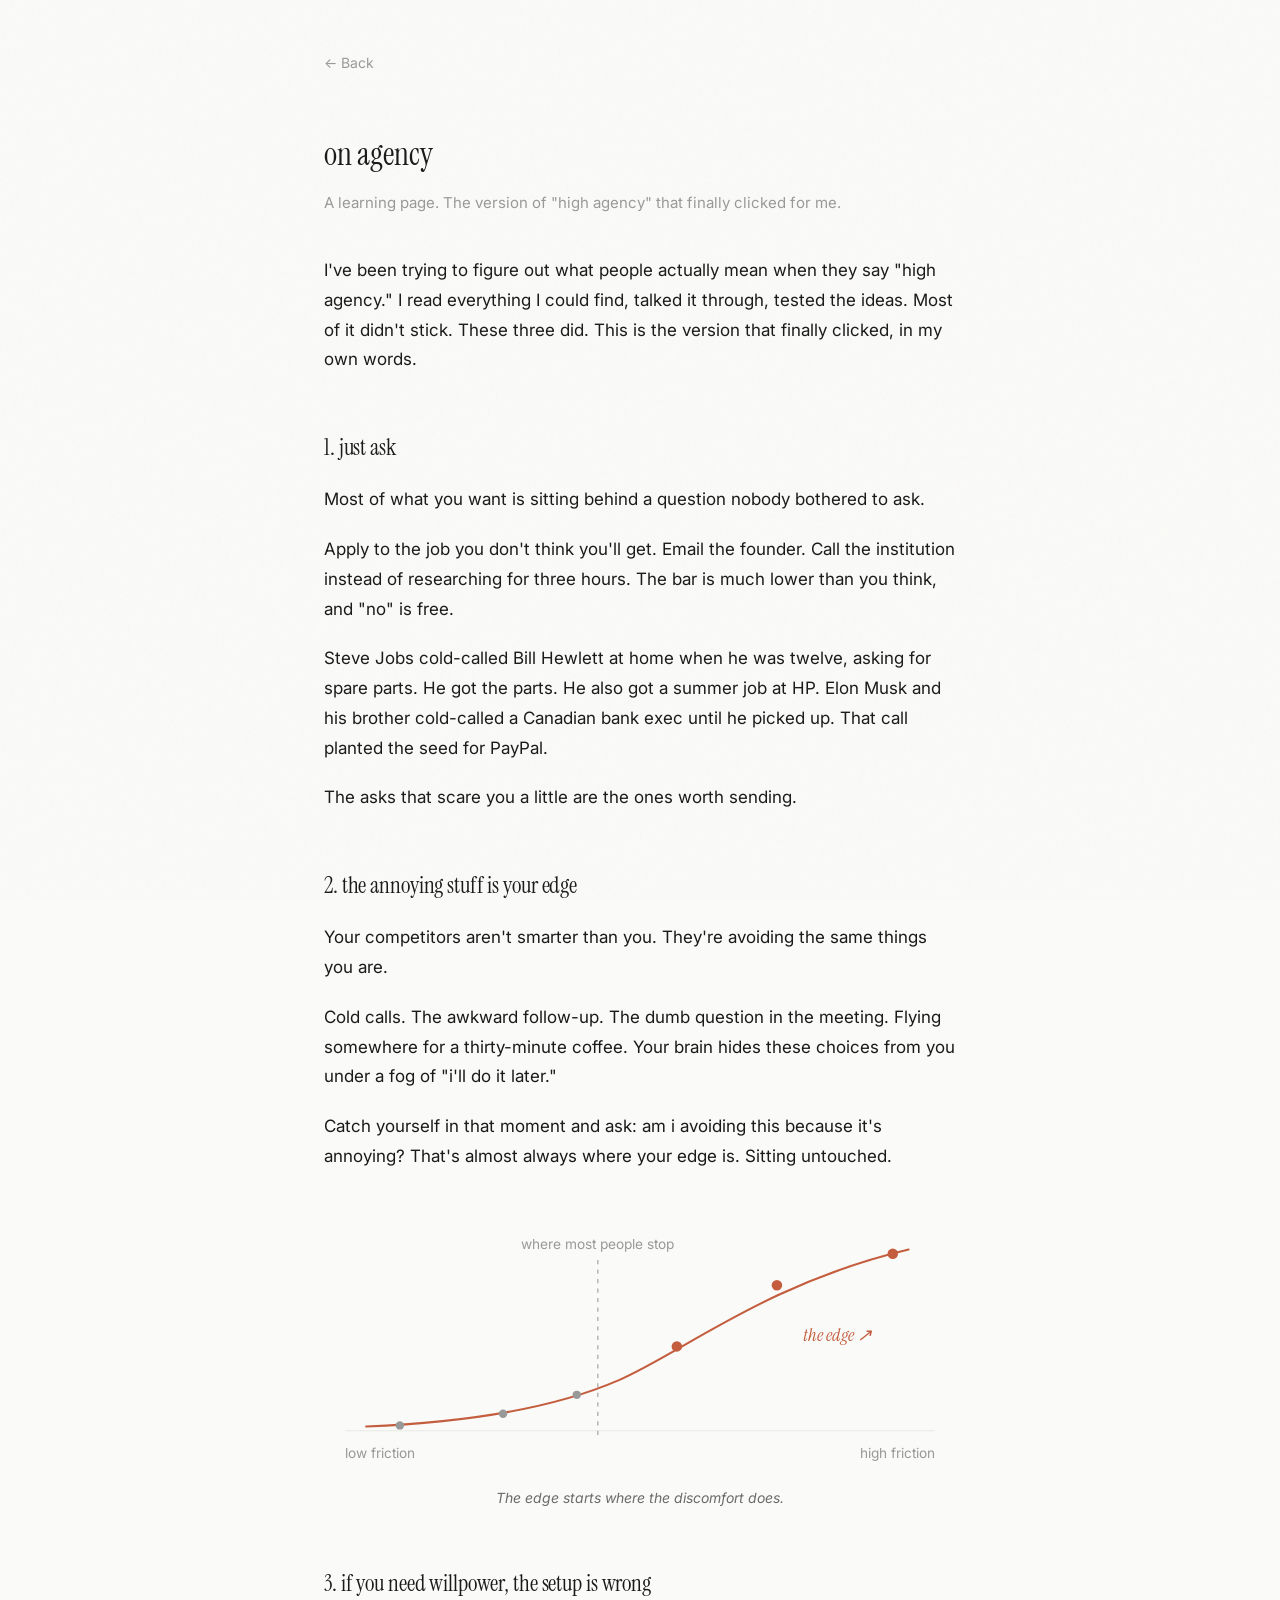
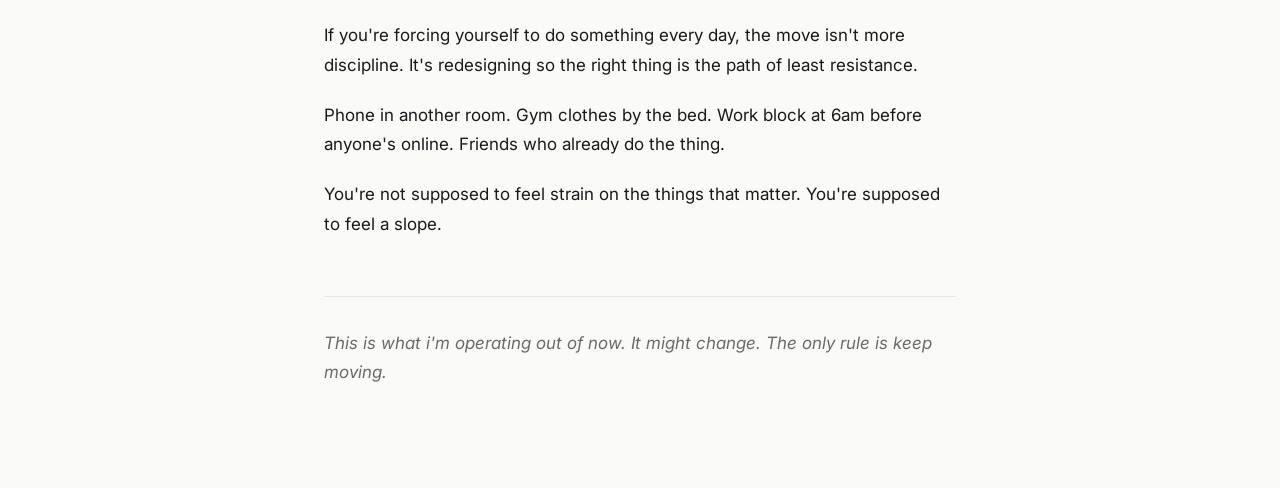
==== agency.html @ 7a9aaafe "add writing: on agency (with line-chart graphic)" ====
<!DOCTYPE html>
<html lang="en">
<head>
  <meta charset="UTF-8">
  <meta name="viewport" content="width=device-width, initial-scale=1.0">
  <title>On Agency — Wasay</title>
  <meta name="description" content="A learning page. The version of high agency that finally clicked for me.">
  <meta property="og:title" content="On Agency — Wasay">
  <meta property="og:description" content="A learning page. The version of high agency that finally clicked for me.">
  <meta property="og:type" content="article">
  <link rel="preconnect" href="https://fonts.googleapis.com">
  <link rel="preconnect" href="https://fonts.gstatic.com" crossorigin>
  <link href="https://fonts.googleapis.com/css2?family=Instrument+Serif&family=Inter:wght@400;500&display=swap" rel="stylesheet">
  <link rel="stylesheet" href="style.css">
</head>
<body>
  <div class="grain"></div>
  <main>
    <header class="subpage-header">
      <a href="/" class="subpage-back">← Back</a>
    </header>

    <section class="subpage-content">
      <h1>on agency</h1>
      <p class="section-desc">A learning page. The version of "high agency" that finally clicked for me.</p>

      <div class="essay-body">
        <p>I've been trying to figure out what people actually mean when they say "high agency." I read everything I could find, talked it through, tested the ideas. Most of it didn't stick. These three did. This is the version that finally clicked, in my own words.</p>

        <h2>1. just ask</h2>
        <p>Most of what you want is sitting behind a question nobody bothered to ask.</p>
        <p>Apply to the job you don't think you'll get. Email the founder. Call the institution instead of researching for three hours. The bar is much lower than you think, and "no" is free.</p>
        <p>Steve Jobs cold-called Bill Hewlett at home when he was twelve, asking for spare parts. He got the parts. He also got a summer job at HP. Elon Musk and his brother cold-called a Canadian bank exec until he picked up. That call planted the seed for PayPal.</p>
        <p>The asks that scare you a little are the ones worth sending.</p>

        <h2>2. the annoying stuff is your edge</h2>
        <p>Your competitors aren't smarter than you. They're avoiding the same things you are.</p>
        <p>Cold calls. The awkward follow-up. The dumb question in the meeting. Flying somewhere for a thirty-minute coffee. Your brain hides these choices from you under a fog of "i'll do it later."</p>
        <p>Catch yourself in that moment and ask: am i avoiding this because it's annoying? That's almost always where your edge is. Sitting untouched.</p>

        <figure class="agency-chart">
          <svg viewBox="0 0 600 240" preserveAspectRatio="xMidYMid meet" role="img" aria-label="A curve rising from low friction to high friction. Most people stop near the left. The edge lives on the right.">
            <!-- baseline -->
            <line x1="20" y1="200" x2="580" y2="200" class="chart-axis"/>

            <!-- the curve -->
            <path d="M 40 196 C 140 192, 220 178, 280 152 S 420 60, 555 28"
                  class="chart-curve" stroke-linecap="round"/>

            <!-- dashed "where most people stop" -->
            <line x1="260" y1="38" x2="260" y2="206" class="chart-stop"/>

            <!-- muted dots (low-friction, everyone does these) -->
            <circle cx="72" cy="195" r="4" class="chart-dot-muted"/>
            <circle cx="170" cy="184" r="4" class="chart-dot-muted"/>
            <circle cx="240" cy="166" r="4" class="chart-dot-muted"/>

            <!-- accent dots (high-friction, the edge) -->
            <circle cx="335" cy="120" r="5" class="chart-dot-accent"/>
            <circle cx="430" cy="62" r="5" class="chart-dot-accent"/>
            <circle cx="540" cy="32" r="5" class="chart-dot-accent"/>

            <!-- text labels -->
            <text x="260" y="28" text-anchor="middle" class="chart-text-muted">where most people stop</text>
            <text x="20" y="226" class="chart-text-muted">low friction</text>
            <text x="580" y="226" text-anchor="end" class="chart-text-muted">high friction</text>
            <text x="455" y="115" class="chart-text-accent">the edge ↗</text>
          </svg>
          <figcaption>The edge starts where the discomfort does.</figcaption>
        </figure>

        <h2>3. if you need willpower, the setup is wrong</h2>
        <p>If you're forcing yourself to do something every day, the move isn't more discipline. It's redesigning so the right thing is the path of least resistance.</p>
        <p>Phone in another room. Gym clothes by the bed. Work block at 6am before anyone's online. Friends who already do the thing.</p>
        <p>You're not supposed to feel strain on the things that matter. You're supposed to feel a slope.</p>

        <p class="essay-coda">This is what i'm operating out of now. It might change. The only rule is keep moving.</p>
      </div>
    </section>
  </main>
</body>
</html>
---- style.css ----
/* ========================================
   wasay.dev
   ======================================== */

:root {
  --bg: #fafaf8;
  --bg-subtle: #f3f3f0;
  --text: #1a1a1a;
  --text-secondary: #6b6b6b;
  --text-tertiary: #999;
  --accent: #c45d3e;
  --accent-hover: #a84832;
  --accent-glow: rgba(196, 93, 62, 0.12);
  --border: #e8e8e4;
  --serif: 'Instrument Serif', Georgia, serif;
  --sans: 'Inter', -apple-system, BlinkMacSystemFont, sans-serif;
  --max-width: 680px;
  --transition: 0.2s ease;
}

@media (prefers-color-scheme: dark) {
  :root {
    --bg: #111110;
    --bg-subtle: #1a1a18;
    --text: #e8e8e4;
    --text-secondary: #999;
    --text-tertiary: #666;
    --accent: #e07a5f;
    --accent-hover: #c45d3e;
    --accent-glow: rgba(224, 122, 95, 0.1);
    --border: #2a2a28;
  }
}

*, *::before, *::after { margin: 0; padding: 0; box-sizing: border-box; }

html {
  scroll-behavior: smooth;
  -webkit-font-smoothing: antialiased;
  -moz-osx-font-smoothing: grayscale;
}

body {
  font-family: var(--sans);
  font-size: 17px;
  line-height: 1.75;
  color: var(--text);
  background: var(--bg);
  overflow-x: hidden;
  opacity: 0;
  animation: pageIn 0.6s ease 0.05s forwards;
}

@keyframes pageIn { from { opacity: 0; } to { opacity: 1; } }

.grain {
  position: fixed; top: 0; left: 0;
  width: 100%; height: 100%;
  pointer-events: none; z-index: 1000; opacity: 0.025;
  background-image: url("data:image/svg+xml,%3Csvg viewBox='0 0 256 256' xmlns='http://www.w3.org/2000/svg'%3E%3Cfilter id='noise'%3E%3CfeTurbulence type='fractalNoise' baseFrequency='0.9' numOctaves='4' stitchTiles='stitch'/%3E%3C/filter%3E%3Crect width='100%25' height='100%25' filter='url(%23noise)'/%3E%3C/svg%3E");
  background-repeat: repeat;
}

main {
  max-width: var(--max-width);
  margin: 0 auto;
  padding: 0 24px;
  position: relative;
}

a { color: var(--accent); text-decoration: none; transition: color var(--transition); }
a:hover { color: var(--accent-hover); }

/* --- Nav --- */
.site-header { padding: 48px 0 0; }

nav {
  display: flex;
  justify-content: space-between;
  align-items: flex-start;
}

.nav-left {
  display: flex;
  flex-direction: column;
  gap: 4px;
}

.nav-name {
  font-family: var(--serif);
  font-size: 22px;
  color: var(--text);
  letter-spacing: -0.01em;
  transition: color 0.3s ease, transform 0.2s ease;
}

.nav-name:hover { color: var(--accent); transform: translateY(-1px); }

.location-widget {
  display: flex;
  align-items: center;
  gap: 5px;
  font-size: 12px;
  color: var(--text-tertiary);
  letter-spacing: 0.02em;
}

.location-pin { font-size: 11px; }
.location-sep { color: var(--border); font-size: 10px; }
.location-time { font-variant-numeric: tabular-nums; }

.nav-links { display: flex; gap: 28px; padding-top: 4px; }

.nav-links a {
  font-size: 15px;
  color: var(--text-secondary);
  letter-spacing: 0.02em;
  position: relative;
  transition: color 0.3s ease;
}

.nav-links a::after {
  content: '';
  position: absolute;
  bottom: -2px; left: 0;
  width: 0; height: 1.5px;
  background: var(--accent);
  transition: width 0.35s cubic-bezier(0.25, 0.46, 0.45, 0.94);
}

.nav-links a:hover { color: var(--text); }
.nav-links a:hover::after { width: 100%; }

/* --- Hero --- */
.hero { padding: 100px 0 48px; }

.hero-greeting {
  font-family: var(--serif);
  font-size: 21px;
  color: var(--text-secondary);
  margin-bottom: 20px;
  font-style: italic;
}

.hero h1 {
  font-family: var(--serif);
  font-size: clamp(32px, 6vw, 46px);
  font-weight: 400;
  line-height: 1.25;
  letter-spacing: -0.025em;
  margin-bottom: 40px;
}

.hero-bio p {
  color: var(--text-secondary);
  font-size: 17px;
  line-height: 1.85;
  margin-bottom: 16px;
}

.hero-bio a {
  border-bottom: 1px solid var(--accent);
  padding-bottom: 1px;
  transition: border-color 0.3s ease, color 0.3s ease;
}

.hero-bio a:hover { border-bottom-color: transparent; }

/* --- Places --- */
.places {
  padding-bottom: 12px;
}

.places h2 {
  font-family: var(--serif);
  font-size: 20px;
  font-weight: 400;
  color: var(--text-tertiary);
  margin-bottom: 14px;
}

.places-list {
  display: flex;
  flex-wrap: wrap;
  gap: 8px;
}

.place-tag {
  display: inline-flex;
  align-items: center;
  gap: 2px;
  padding: 6px 14px;
  font-size: 13px;
  color: var(--text-secondary);
  border: 1px solid var(--border);
  border-radius: 20px;
  background: var(--bg);
  transition: border-color 0.2s ease, background 0.2s ease;
  white-space: nowrap;
}

.place-tag:hover {
  border-color: var(--text-tertiary);
  background: var(--bg-subtle);
}

.place-tag.active {
  border-color: var(--accent);
  color: var(--accent);
  background: var(--accent-glow);
}

/* --- Divider --- */
.divider {
  display: flex; align-items: center; justify-content: center;
  padding: 48px 0;
}

.dot {
  width: 4px; height: 4px; border-radius: 50%;
  background: var(--border);
  transition: transform 0.4s ease, background 0.4s ease;
}

.dot.pulse { animation: dotPulse 0.6s ease; }

@keyframes dotPulse {
  0% { transform: scale(1); }
  50% { transform: scale(2.5); background: var(--accent); }
  100% { transform: scale(1); }
}

/* --- Section headings --- */
.work h2, .writing h2, .content-section h2, .people h2 {
  font-family: var(--serif);
  font-size: 28px;
  font-weight: 400;
  margin-bottom: 8px;
}

.section-desc {
  color: var(--text-tertiary);
  font-size: 15px;
  margin-bottom: 20px;
}

/* === Horizontal Timeline === */
.work { padding-bottom: 8px; }

.h-timeline {
  margin-top: 32px;
  overflow-x: auto;
  -webkit-overflow-scrolling: touch;
  padding-bottom: 12px;
}

.h-timeline::-webkit-scrollbar { height: 0; }

.h-timeline-track {
  display: flex;
  align-items: flex-start;
  position: relative;
  min-width: max-content;
  padding: 0 4px;
}

.h-timeline-line {
  position: absolute;
  top: 8px; left: 0; right: 0;
  height: 1px;
  background: var(--border);
}

.h-timeline-entry {
  position: relative;
  flex: 0 0 200px;
  padding-top: 28px;
  padding-right: 24px;
}

.h-timeline-dot {
  position: absolute;
  top: 4px; left: 0;
  width: 9px; height: 9px;
  border-radius: 50%;
  background: var(--border);
  border: 2px solid var(--bg);
  transition: background 0.3s ease;
}

.h-timeline-dot.active {
  background: var(--accent);
  box-shadow: 0 0 0 3px var(--accent-glow);
}

.h-timeline-entry:hover .h-timeline-dot { background: var(--accent); }

.h-timeline-year {
  font-size: 12px;
  color: var(--text-tertiary);
  letter-spacing: 0.04em;
  margin-bottom: 8px;
  font-variant-numeric: tabular-nums;
}

.h-timeline-label h3 {
  font-family: var(--serif);
  font-size: 18px;
  font-weight: 400;
  margin-bottom: 6px;
  line-height: 1.3;
}

.h-timeline-label p {
  font-size: 14px;
  color: var(--text-secondary);
  line-height: 1.65;
  max-width: 190px;
}

/* --- Writing --- */
.empty-state {
  color: var(--text-tertiary);
  font-size: 15px;
  font-style: italic;
}

/* --- Content I've Liked --- */
.content-section { padding-bottom: 8px; }

.see-more-link {
  display: inline-flex;
  align-items: center;
  gap: 6px;
  font-size: 15px;
  color: var(--text-secondary);
  border-bottom: 1px solid var(--border);
  padding-bottom: 2px;
  transition: color 0.2s ease, border-color 0.2s ease;
}

.see-more-link:hover {
  color: var(--accent);
  border-bottom-color: var(--accent);
}

.see-more-link .arrow {
  display: inline-block;
  transition: transform 0.25s cubic-bezier(0.25, 0.46, 0.45, 0.94);
}

.see-more-link:hover .arrow {
  transform: translateX(4px);
}

/* --- People --- */
.people { padding-bottom: 8px; }

.people-preview {
  display: flex;
  align-items: center;
  gap: 8px;
  flex-wrap: wrap;
  margin-bottom: 14px;
}

.person-preview-link {
  font-family: var(--serif);
  font-size: 18px;
  color: var(--text);
  border-bottom: 1px solid var(--border);
  padding-bottom: 1px;
  transition: color 0.2s ease, border-color 0.2s ease;
}

.person-preview-link:hover {
  color: var(--accent);
  border-bottom-color: var(--accent);
}

.preview-sep {
  color: var(--text-tertiary);
  font-size: 12px;
}

.preview-more {
  font-size: 14px;
  color: var(--text-tertiary);
  font-style: italic;
}

.people-entries {
  display: flex;
  flex-direction: column;
  gap: 28px;
}

.person-entry h3 {
  font-family: var(--serif);
  font-size: 20px;
  font-weight: 400;
  margin-bottom: 6px;
}

.person-entry h3 a {
  color: var(--text);
  border-bottom: 1px solid var(--border);
  padding-bottom: 1px;
  transition: color 0.2s ease, border-color 0.2s ease;
}

.person-entry h3 a:hover {
  color: var(--accent);
  border-bottom-color: var(--accent);
}

.person-entry p {
  font-size: 15px;
  color: var(--text-secondary);
  line-height: 1.75;
}

/* --- Footer --- */
.site-footer { padding: 20px 0 80px; text-align: center; }
.footer-cta { margin-bottom: 32px; }

.footer-cta p {
  color: var(--text-secondary);
  font-size: 15px;
  margin-bottom: 14px;
}

.email-link {
  font-family: var(--serif);
  font-size: 22px;
  color: var(--text);
  border-bottom: 1px solid var(--border);
  padding-bottom: 2px;
  transition: all 0.3s ease;
  display: inline-block;
}

.email-link:hover {
  color: var(--accent);
  border-bottom-color: var(--accent);
  transform: translateY(-1px);
}

.footer-links { margin-bottom: 24px; }

.footer-links a {
  font-size: 14px;
  color: var(--text-secondary);
  letter-spacing: 0.03em;
  transition: color 0.2s ease;
}

.footer-links a:hover { color: var(--text); }

/* --- Animations --- */
@keyframes fadeUp {
  from { opacity: 0; transform: translateY(20px); }
  to { opacity: 1; transform: translateY(0); }
}

.hero-greeting, .hero h1, .hero-bio p {
  animation: fadeUp 0.7s cubic-bezier(0.16, 1, 0.3, 1) forwards;
  opacity: 0;
}

.hero-greeting { animation-delay: 0.15s; }
.hero h1 { animation-delay: 0.3s; }
.hero-bio p:nth-child(1) { animation-delay: 0.5s; }

.reveal-section {
  opacity: 0; transform: translateY(24px);
  transition: opacity 0.6s cubic-bezier(0.16, 1, 0.3, 1),
              transform 0.6s cubic-bezier(0.16, 1, 0.3, 1);
}

.reveal-section.revealed { opacity: 1; transform: translateY(0); }

.reveal-item { opacity: 0; transform: translateY(14px); }
.reveal-item.revealed { opacity: 1; transform: translateY(0); }

.scroll-hint {
  position: fixed; bottom: 24px; left: 50%;
  transform: translateX(-50%);
  opacity: 0; transition: opacity 0.4s ease;
  pointer-events: none; z-index: 100;
}

.scroll-hint.visible { opacity: 1; }

.scroll-hint span {
  display: block; width: 2px; height: 20px;
  background: var(--text-tertiary);
  margin: 0 auto; border-radius: 1px;
  animation: scrollBounce 1.8s ease-in-out infinite;
}

@keyframes scrollBounce {
  0%, 100% { transform: translateY(0); opacity: 0.4; }
  50% { transform: translateY(6px); opacity: 1; }
}

/* --- Sub-page shared --- */
.subpage-header { padding: 48px 0 0; }

.subpage-back {
  font-size: 14px;
  color: var(--text-tertiary);
  transition: color 0.2s ease;
}

.subpage-back:hover { color: var(--text); }

.subpage-content { padding: 48px 0 80px; }

.subpage-content h1 {
  font-family: var(--serif);
  font-size: 32px;
  font-weight: 400;
  margin-bottom: 8px;
}

.subpage-content .section-desc { margin-bottom: 40px; }

.content-entry {
  padding: 20px 0;
  border-top: 1px solid var(--border);
}

.content-entry:last-child { border-bottom: 1px solid var(--border); }

.content-entry h3 {
  font-family: var(--serif);
  font-size: 19px;
  font-weight: 400;
  margin-bottom: 4px;
}

.content-entry h3 a {
  color: var(--text);
  border-bottom: 1px solid var(--border);
  padding-bottom: 1px;
  transition: color 0.2s ease, border-color 0.2s ease;
}

.content-entry h3 a:hover {
  color: var(--accent);
  border-bottom-color: var(--accent);
}

.content-entry .content-type {
  font-size: 12px;
  color: var(--text-tertiary);
  letter-spacing: 0.04em;
  text-transform: uppercase;
  margin-bottom: 6px;
}

.content-entry p {
  font-size: 15px;
  color: var(--text-secondary);
  line-height: 1.75;
}

.content-note {
  font-size: 14px;
  color: var(--text-tertiary);
  font-style: italic;
  margin-top: 40px;
}

/* --- Writing post list --- */
.post-list {
  display: flex;
  flex-direction: column;
}

.post-item {
  padding: 24px 0;
  border-top: 1px solid var(--border);
}

.post-item:last-child {
  border-bottom: 1px solid var(--border);
}

.post-item .content-type {
  font-size: 12px;
  color: var(--text-tertiary);
  letter-spacing: 0.04em;
  text-transform: uppercase;
  margin-bottom: 8px;
}

.post-item h3 {
  font-family: var(--serif);
  font-size: 21px;
  font-weight: 400;
  margin-bottom: 6px;
}

.post-item h3 a {
  color: var(--text);
  border-bottom: 1px solid var(--border);
  padding-bottom: 1px;
  transition: color 0.2s ease, border-color 0.2s ease;
}

.post-item h3 a:hover {
  color: var(--accent);
  border-bottom-color: var(--accent);
}

.post-item p {
  font-size: 15px;
  color: var(--text-secondary);
  line-height: 1.7;
}

/* --- Essay body (sub-page prose) --- */
.essay-body p {
  font-size: 17px;
  line-height: 1.75;
  color: var(--text);
  margin-bottom: 20px;
}

.essay-body h2 {
  font-family: var(--serif);
  font-size: 23px;
  font-weight: 400;
  color: var(--text);
  margin: 52px 0 18px;
  letter-spacing: -0.005em;
}

.essay-body .essay-coda {
  font-style: italic;
  color: var(--text-secondary);
  margin-top: 56px;
  padding-top: 32px;
  border-top: 1px solid var(--border);
}

/* --- Agency chart (line art SVG) --- */
.agency-chart {
  margin: 48px 0;
}

.agency-chart svg {
  display: block;
  width: 100%;
  height: auto;
  max-height: 300px;
}

.agency-chart .chart-axis {
  stroke: var(--border);
  stroke-width: 1;
}

.agency-chart .chart-curve {
  stroke: var(--accent);
  stroke-width: 2;
  fill: none;
}

.agency-chart .chart-stop {
  stroke: var(--text-tertiary);
  stroke-width: 1;
  stroke-dasharray: 4 5;
}

.agency-chart .chart-dot-muted {
  fill: var(--text-tertiary);
}

.agency-chart .chart-dot-accent {
  fill: var(--accent);
}

.agency-chart .chart-text-muted {
  fill: var(--text-tertiary);
  font-family: var(--sans);
  font-size: 13px;
}

.agency-chart .chart-text-accent {
  fill: var(--accent);
  font-family: var(--serif);
  font-size: 17px;
  font-style: italic;
}

.agency-chart figcaption {
  font-family: var(--sans);
  font-size: 14px;
  color: var(--text-secondary);
  text-align: center;
  margin-top: 14px;
  font-style: italic;
}

/* --- Responsive --- */
@media (max-width: 600px) {
  body { font-size: 16px; }
  .site-header { padding: 28px 0 0; }
  .hero { padding: 56px 0 36px; }
  .hero h1 { font-size: 30px; line-height: 1.3; }
  .hero-greeting { font-size: 19px; }
  .hero-bio p { font-size: 16px; }
  .nav-links { gap: 22px; }
  .nav-links a { font-size: 14px; }
  .nav-name { font-size: 20px; }
  .location-widget { font-size: 11px; }

  .work h2, .writing h2, .content-section h2, .people h2 { font-size: 24px; }

  .h-timeline-entry { flex: 0 0 180px; }
  .h-timeline-label p { max-width: 160px; font-size: 13px; }
  .h-timeline-label h3 { font-size: 16px; }

  .places h2 { font-size: 18px; }
  .place-tag { font-size: 12px; padding: 5px 12px; }

  .person-entry h3 { font-size: 18px; }
  .person-entry p { font-size: 14.5px; }

  .post-item { padding: 20px 0; }
  .post-item h3 { font-size: 19px; }
  .post-item p { font-size: 14.5px; }

  .essay-body p { font-size: 16px; }
  .essay-body h2 { font-size: 20px; margin: 40px 0 14px; }
  .essay-body .essay-coda { margin-top: 40px; padding-top: 24px; }

  .agency-chart { margin: 36px 0; }
  .agency-chart svg { max-height: 220px; }
  .agency-chart figcaption { font-size: 13px; }

  .divider { padding: 36px 0; }
  .email-link { font-size: 20px; }
  .email-link:hover { transform: none; }
  .footer-cta p { font-size: 14px; }
  .footer-links a { font-size: 13px; }
  .site-footer { padding: 16px 0 60px; }
  main { padding: 0 20px; }
}

@media (max-width: 380px) {
  .hero h1 { font-size: 26px; }
  main { padding: 0 16px; }
}
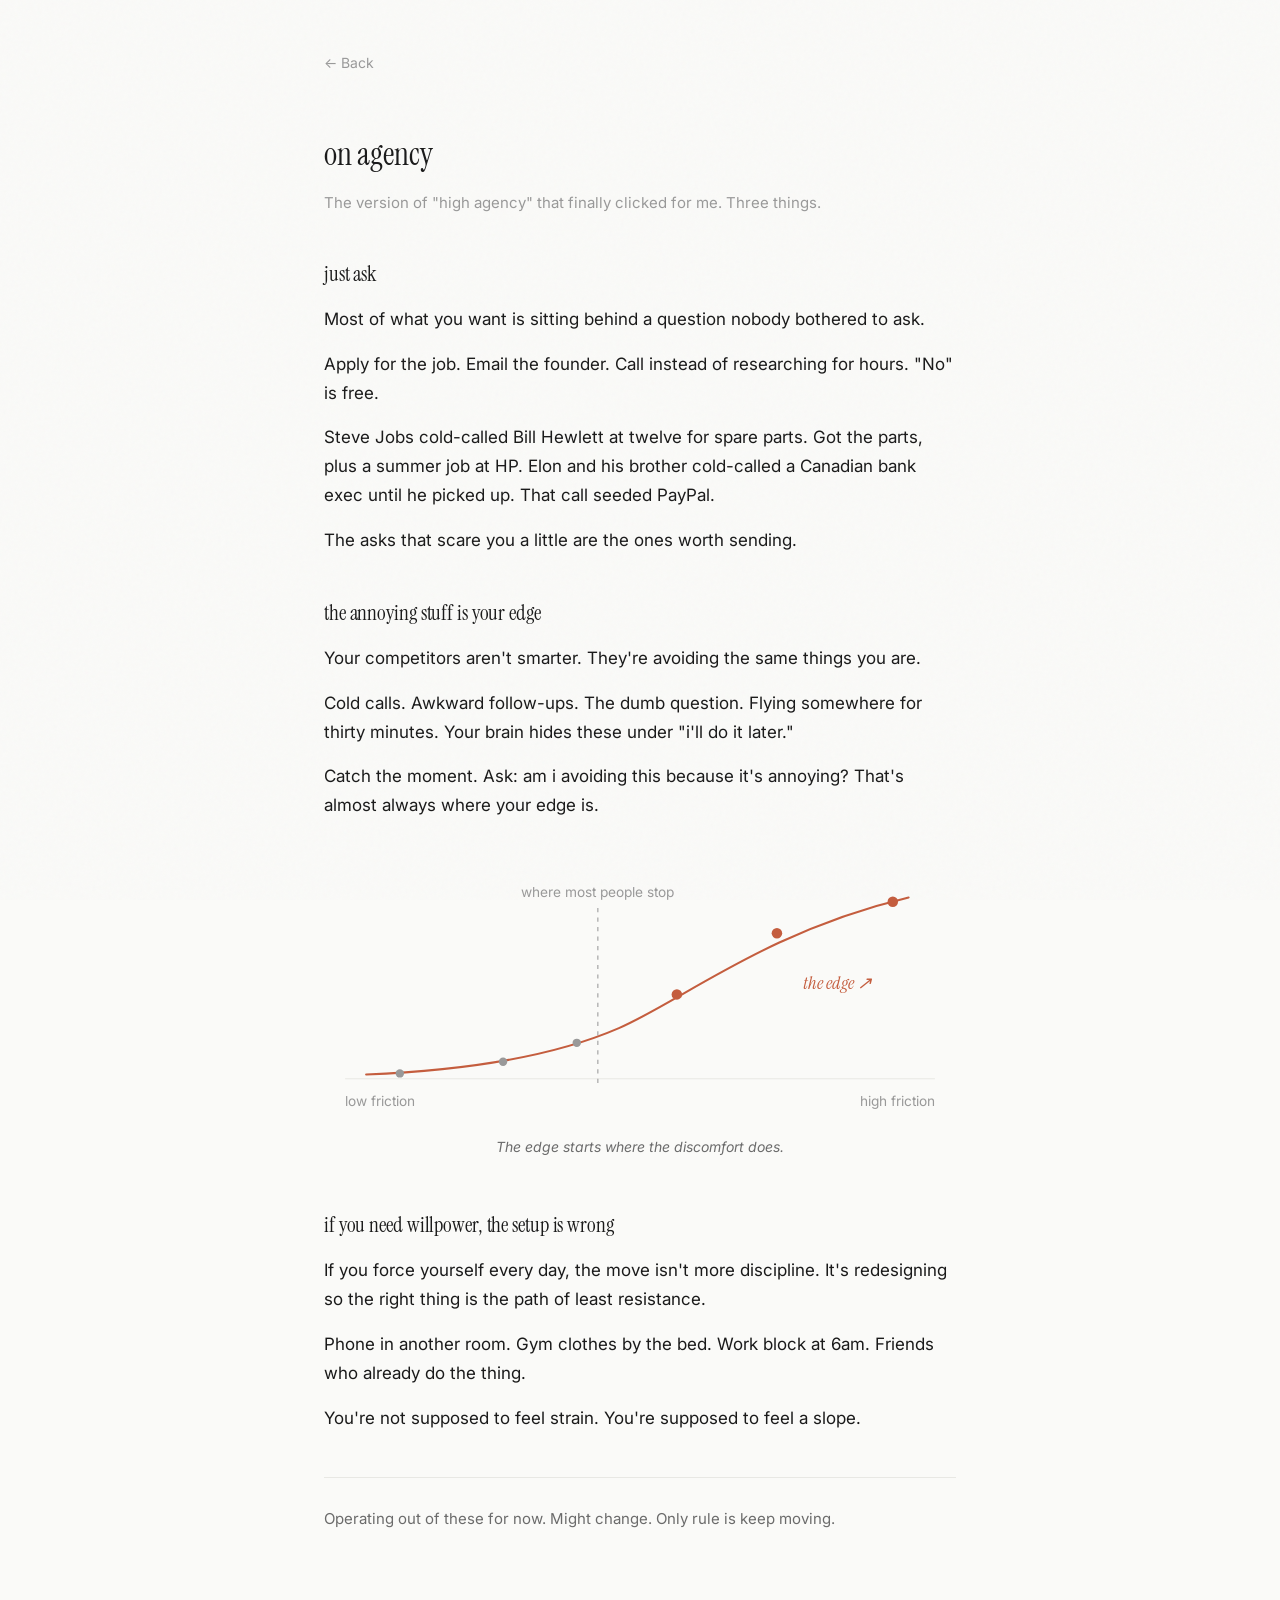
==== commit 9a229799: "tighten agency essay: punchier prose, leaner typography" ====
--- a/agency.html
+++ b/agency.html
@@ -4,9 +4,9 @@
   <meta charset="UTF-8">
   <meta name="viewport" content="width=device-width, initial-scale=1.0">
   <title>On Agency — Wasay</title>
-  <meta name="description" content="A learning page. The version of high agency that finally clicked for me.">
+  <meta name="description" content="The version of high agency that finally clicked for me.">
   <meta property="og:title" content="On Agency — Wasay">
-  <meta property="og:description" content="A learning page. The version of high agency that finally clicked for me.">
+  <meta property="og:description" content="The version of high agency that finally clicked for me.">
   <meta property="og:type" content="article">
   <link rel="preconnect" href="https://fonts.googleapis.com">
   <link rel="preconnect" href="https://fonts.gstatic.com" crossorigin>
@@ -22,45 +22,32 @@
 
     <section class="subpage-content">
       <h1>on agency</h1>
-      <p class="section-desc">A learning page. The version of "high agency" that finally clicked for me.</p>
+      <p class="section-desc">The version of "high agency" that finally clicked for me. Three things.</p>
 
       <div class="essay-body">
-        <p>I've been trying to figure out what people actually mean when they say "high agency." I read everything I could find, talked it through, tested the ideas. Most of it didn't stick. These three did. This is the version that finally clicked, in my own words.</p>
-
-        <h2>1. just ask</h2>
+        <h2>just ask</h2>
         <p>Most of what you want is sitting behind a question nobody bothered to ask.</p>
-        <p>Apply to the job you don't think you'll get. Email the founder. Call the institution instead of researching for three hours. The bar is much lower than you think, and "no" is free.</p>
-        <p>Steve Jobs cold-called Bill Hewlett at home when he was twelve, asking for spare parts. He got the parts. He also got a summer job at HP. Elon Musk and his brother cold-called a Canadian bank exec until he picked up. That call planted the seed for PayPal.</p>
+        <p>Apply for the job. Email the founder. Call instead of researching for hours. "No" is free.</p>
+        <p>Steve Jobs cold-called Bill Hewlett at twelve for spare parts. Got the parts, plus a summer job at HP. Elon and his brother cold-called a Canadian bank exec until he picked up. That call seeded PayPal.</p>
         <p>The asks that scare you a little are the ones worth sending.</p>
 
-        <h2>2. the annoying stuff is your edge</h2>
-        <p>Your competitors aren't smarter than you. They're avoiding the same things you are.</p>
-        <p>Cold calls. The awkward follow-up. The dumb question in the meeting. Flying somewhere for a thirty-minute coffee. Your brain hides these choices from you under a fog of "i'll do it later."</p>
-        <p>Catch yourself in that moment and ask: am i avoiding this because it's annoying? That's almost always where your edge is. Sitting untouched.</p>
+        <h2>the annoying stuff is your edge</h2>
+        <p>Your competitors aren't smarter. They're avoiding the same things you are.</p>
+        <p>Cold calls. Awkward follow-ups. The dumb question. Flying somewhere for thirty minutes. Your brain hides these under "i'll do it later."</p>
+        <p>Catch the moment. Ask: am i avoiding this because it's annoying? That's almost always where your edge is.</p>
 
         <figure class="agency-chart">
           <svg viewBox="0 0 600 240" preserveAspectRatio="xMidYMid meet" role="img" aria-label="A curve rising from low friction to high friction. Most people stop near the left. The edge lives on the right.">
-            <!-- baseline -->
             <line x1="20" y1="200" x2="580" y2="200" class="chart-axis"/>
-
-            <!-- the curve -->
             <path d="M 40 196 C 140 192, 220 178, 280 152 S 420 60, 555 28"
                   class="chart-curve" stroke-linecap="round"/>
-
-            <!-- dashed "where most people stop" -->
             <line x1="260" y1="38" x2="260" y2="206" class="chart-stop"/>
-
-            <!-- muted dots (low-friction, everyone does these) -->
             <circle cx="72" cy="195" r="4" class="chart-dot-muted"/>
             <circle cx="170" cy="184" r="4" class="chart-dot-muted"/>
             <circle cx="240" cy="166" r="4" class="chart-dot-muted"/>
-
-            <!-- accent dots (high-friction, the edge) -->
             <circle cx="335" cy="120" r="5" class="chart-dot-accent"/>
             <circle cx="430" cy="62" r="5" class="chart-dot-accent"/>
             <circle cx="540" cy="32" r="5" class="chart-dot-accent"/>
-
-            <!-- text labels -->
             <text x="260" y="28" text-anchor="middle" class="chart-text-muted">where most people stop</text>
             <text x="20" y="226" class="chart-text-muted">low friction</text>
             <text x="580" y="226" text-anchor="end" class="chart-text-muted">high friction</text>
@@ -69,12 +56,12 @@
           <figcaption>The edge starts where the discomfort does.</figcaption>
         </figure>
 
-        <h2>3. if you need willpower, the setup is wrong</h2>
-        <p>If you're forcing yourself to do something every day, the move isn't more discipline. It's redesigning so the right thing is the path of least resistance.</p>
-        <p>Phone in another room. Gym clothes by the bed. Work block at 6am before anyone's online. Friends who already do the thing.</p>
-        <p>You're not supposed to feel strain on the things that matter. You're supposed to feel a slope.</p>
+        <h2>if you need willpower, the setup is wrong</h2>
+        <p>If you force yourself every day, the move isn't more discipline. It's redesigning so the right thing is the path of least resistance.</p>
+        <p>Phone in another room. Gym clothes by the bed. Work block at 6am. Friends who already do the thing.</p>
+        <p>You're not supposed to feel strain. You're supposed to feel a slope.</p>
 
-        <p class="essay-coda">This is what i'm operating out of now. It might change. The only rule is keep moving.</p>
+        <p class="essay-coda">Operating out of these for now. Might change. Only rule is keep moving.</p>
       </div>
     </section>
   </main>
--- a/style.css
+++ b/style.css
@@ -231,7 +231,7 @@
 }
 
 /* --- Section headings --- */
-.work h2, .writing h2, .content-section h2, .people h2 {
+.work h2, .learnings h2, .content-section h2, .people h2 {
   font-family: var(--serif);
   font-size: 28px;
   font-weight: 400;
@@ -573,77 +573,44 @@
   margin-top: 40px;
 }
 
-/* --- Writing post list --- */
-.post-list {
+/* --- Learnings preview row --- */
+.learning-preview {
   display: flex;
-  flex-direction: column;
-}
-
-.post-item {
-  padding: 24px 0;
-  border-top: 1px solid var(--border);
-}
-
-.post-item:last-child {
-  border-bottom: 1px solid var(--border);
-}
-
-.post-item .content-type {
-  font-size: 12px;
-  color: var(--text-tertiary);
-  letter-spacing: 0.04em;
-  text-transform: uppercase;
-  margin-bottom: 8px;
-}
-
-.post-item h3 {
-  font-family: var(--serif);
-  font-size: 21px;
-  font-weight: 400;
-  margin-bottom: 6px;
-}
-
-.post-item h3 a {
-  color: var(--text);
-  border-bottom: 1px solid var(--border);
-  padding-bottom: 1px;
-  transition: color 0.2s ease, border-color 0.2s ease;
-}
-
-.post-item h3 a:hover {
-  color: var(--accent);
-  border-bottom-color: var(--accent);
-}
-
-.post-item p {
-  font-size: 15px;
-  color: var(--text-secondary);
-  line-height: 1.7;
+  flex-wrap: wrap;
+  align-items: baseline;
+  gap: 8px;
+  margin-bottom: 16px;
+  font-size: 16px;
+  color: var(--text-secondary);
 }
 
 /* --- Essay body (sub-page prose) --- */
 .essay-body p {
   font-size: 17px;
-  line-height: 1.75;
+  line-height: 1.7;
   color: var(--text);
-  margin-bottom: 20px;
+  margin-bottom: 16px;
 }
 
 .essay-body h2 {
   font-family: var(--serif);
-  font-size: 23px;
+  font-size: 21px;
   font-weight: 400;
   color: var(--text);
-  margin: 52px 0 18px;
+  margin: 40px 0 12px;
   letter-spacing: -0.005em;
 }
 
+.essay-body h2:first-child {
+  margin-top: 8px;
+}
+
 .essay-body .essay-coda {
-  font-style: italic;
-  color: var(--text-secondary);
-  margin-top: 56px;
-  padding-top: 32px;
+  color: var(--text-secondary);
+  margin-top: 44px;
+  padding-top: 28px;
   border-top: 1px solid var(--border);
+  font-size: 15px;
 }
 
 /* --- Agency chart (line art SVG) --- */
@@ -718,7 +685,7 @@
   .nav-name { font-size: 20px; }
   .location-widget { font-size: 11px; }
 
-  .work h2, .writing h2, .content-section h2, .people h2 { font-size: 24px; }
+  .work h2, .learnings h2, .content-section h2, .people h2 { font-size: 24px; }
 
   .h-timeline-entry { flex: 0 0 180px; }
   .h-timeline-label p { max-width: 160px; font-size: 13px; }
@@ -730,13 +697,11 @@
   .person-entry h3 { font-size: 18px; }
   .person-entry p { font-size: 14.5px; }
 
-  .post-item { padding: 20px 0; }
-  .post-item h3 { font-size: 19px; }
-  .post-item p { font-size: 14.5px; }
-
-  .essay-body p { font-size: 16px; }
-  .essay-body h2 { font-size: 20px; margin: 40px 0 14px; }
-  .essay-body .essay-coda { margin-top: 40px; padding-top: 24px; }
+  .learning-preview { font-size: 15px; }
+
+  .essay-body p { font-size: 16px; line-height: 1.65; margin-bottom: 14px; }
+  .essay-body h2 { font-size: 19px; margin: 32px 0 10px; }
+  .essay-body .essay-coda { margin-top: 32px; padding-top: 22px; font-size: 14px; }
 
   .agency-chart { margin: 36px 0; }
   .agency-chart svg { max-height: 220px; }
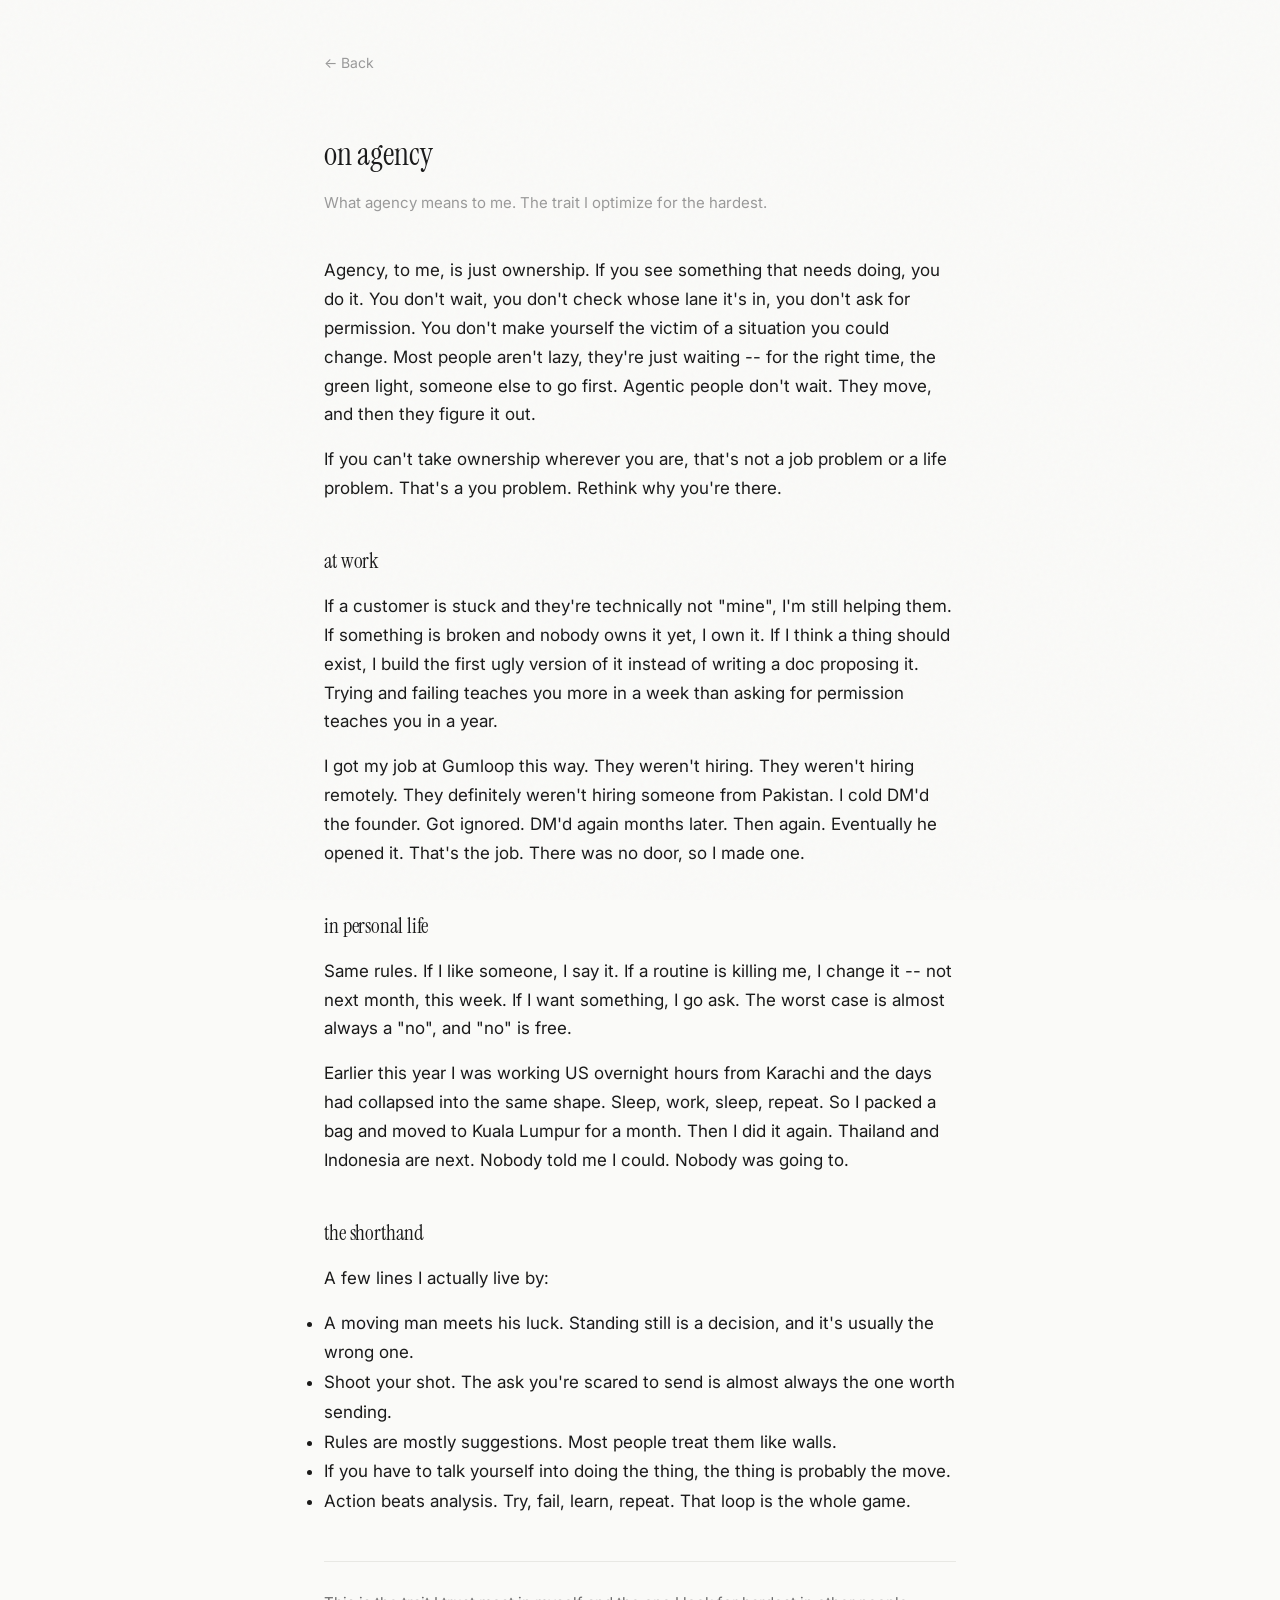
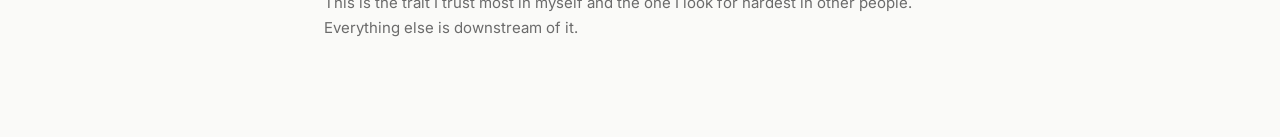
==== commit 95531cca: "Update agency.html" ====
--- a/agency.html
+++ b/agency.html
@@ -4,9 +4,9 @@
   <meta charset="UTF-8">
   <meta name="viewport" content="width=device-width, initial-scale=1.0">
   <title>On Agency — Wasay</title>
-  <meta name="description" content="The version of high agency that finally clicked for me.">
+  <meta name="description" content="What agency means to me, and why I think it's the only thing that actually compounds.">
   <meta property="og:title" content="On Agency — Wasay">
-  <meta property="og:description" content="The version of high agency that finally clicked for me.">
+  <meta property="og:description" content="What agency means to me, and why I think it's the only thing that actually compounds.">
   <meta property="og:type" content="article">
   <link rel="preconnect" href="https://fonts.googleapis.com">
   <link rel="preconnect" href="https://fonts.gstatic.com" crossorigin>
@@ -19,49 +19,35 @@
     <header class="subpage-header">
       <a href="/" class="subpage-back">← Back</a>
     </header>
-
     <section class="subpage-content">
       <h1>on agency</h1>
-      <p class="section-desc">The version of "high agency" that finally clicked for me. Three things.</p>
+      <p class="section-desc">What agency means to me. The trait I optimize for the hardest.</p>
+      <div class="essay-body">
+        <p>Agency, to me, is just ownership. If you see something that needs doing, you do it. You don't wait, you don't check whose lane it's in, you don't ask for permission. You don't make yourself the victim of a situation you could change. Most people aren't lazy, they're just waiting -- for the right time, the green light, someone else to go first. Agentic people don't wait. They move, and then they figure it out.</p>
 
-      <div class="essay-body">
-        <h2>just ask</h2>
-        <p>Most of what you want is sitting behind a question nobody bothered to ask.</p>
-        <p>Apply for the job. Email the founder. Call instead of researching for hours. "No" is free.</p>
-        <p>Steve Jobs cold-called Bill Hewlett at twelve for spare parts. Got the parts, plus a summer job at HP. Elon and his brother cold-called a Canadian bank exec until he picked up. That call seeded PayPal.</p>
-        <p>The asks that scare you a little are the ones worth sending.</p>
+        <p>If you can't take ownership wherever you are, that's not a job problem or a life problem. That's a you problem. Rethink why you're there.</p>
 
-        <h2>the annoying stuff is your edge</h2>
-        <p>Your competitors aren't smarter. They're avoiding the same things you are.</p>
-        <p>Cold calls. Awkward follow-ups. The dumb question. Flying somewhere for thirty minutes. Your brain hides these under "i'll do it later."</p>
-        <p>Catch the moment. Ask: am i avoiding this because it's annoying? That's almost always where your edge is.</p>
+        <h2>at work</h2>
+        <p>If a customer is stuck and they're technically not "mine", I'm still helping them. If something is broken and nobody owns it yet, I own it. If I think a thing should exist, I build the first ugly version of it instead of writing a doc proposing it. Trying and failing teaches you more in a week than asking for permission teaches you in a year.</p>
 
-        <figure class="agency-chart">
-          <svg viewBox="0 0 600 240" preserveAspectRatio="xMidYMid meet" role="img" aria-label="A curve rising from low friction to high friction. Most people stop near the left. The edge lives on the right.">
-            <line x1="20" y1="200" x2="580" y2="200" class="chart-axis"/>
-            <path d="M 40 196 C 140 192, 220 178, 280 152 S 420 60, 555 28"
-                  class="chart-curve" stroke-linecap="round"/>
-            <line x1="260" y1="38" x2="260" y2="206" class="chart-stop"/>
-            <circle cx="72" cy="195" r="4" class="chart-dot-muted"/>
-            <circle cx="170" cy="184" r="4" class="chart-dot-muted"/>
-            <circle cx="240" cy="166" r="4" class="chart-dot-muted"/>
-            <circle cx="335" cy="120" r="5" class="chart-dot-accent"/>
-            <circle cx="430" cy="62" r="5" class="chart-dot-accent"/>
-            <circle cx="540" cy="32" r="5" class="chart-dot-accent"/>
-            <text x="260" y="28" text-anchor="middle" class="chart-text-muted">where most people stop</text>
-            <text x="20" y="226" class="chart-text-muted">low friction</text>
-            <text x="580" y="226" text-anchor="end" class="chart-text-muted">high friction</text>
-            <text x="455" y="115" class="chart-text-accent">the edge ↗</text>
-          </svg>
-          <figcaption>The edge starts where the discomfort does.</figcaption>
-        </figure>
+        <p>I got my job at Gumloop this way. They weren't hiring. They weren't hiring remotely. They definitely weren't hiring someone from Pakistan. I cold DM'd the founder. Got ignored. DM'd again months later. Then again. Eventually he opened it. That's the job. There was no door, so I made one.</p>
 
-        <h2>if you need willpower, the setup is wrong</h2>
-        <p>If you force yourself every day, the move isn't more discipline. It's redesigning so the right thing is the path of least resistance.</p>
-        <p>Phone in another room. Gym clothes by the bed. Work block at 6am. Friends who already do the thing.</p>
-        <p>You're not supposed to feel strain. You're supposed to feel a slope.</p>
+        <h2>in personal life</h2>
+        <p>Same rules. If I like someone, I say it. If a routine is killing me, I change it -- not next month, this week. If I want something, I go ask. The worst case is almost always a "no", and "no" is free.</p>
 
-        <p class="essay-coda">Operating out of these for now. Might change. Only rule is keep moving.</p>
+        <p>Earlier this year I was working US overnight hours from Karachi and the days had collapsed into the same shape. Sleep, work, sleep, repeat. So I packed a bag and moved to Kuala Lumpur for a month. Then I did it again. Thailand and Indonesia are next. Nobody told me I could. Nobody was going to.</p>
+
+        <h2>the shorthand</h2>
+        <p>A few lines I actually live by:</p>
+        <ul>
+          <li>A moving man meets his luck. Standing still is a decision, and it's usually the wrong one.</li>
+          <li>Shoot your shot. The ask you're scared to send is almost always the one worth sending.</li>
+          <li>Rules are mostly suggestions. Most people treat them like walls.</li>
+          <li>If you have to talk yourself into doing the thing, the thing is probably the move.</li>
+          <li>Action beats analysis. Try, fail, learn, repeat. That loop is the whole game.</li>
+        </ul>
+
+        <p class="essay-coda">This is the trait I trust most in myself and the one I look for hardest in other people. Everything else is downstream of it.</p>
       </div>
     </section>
   </main>
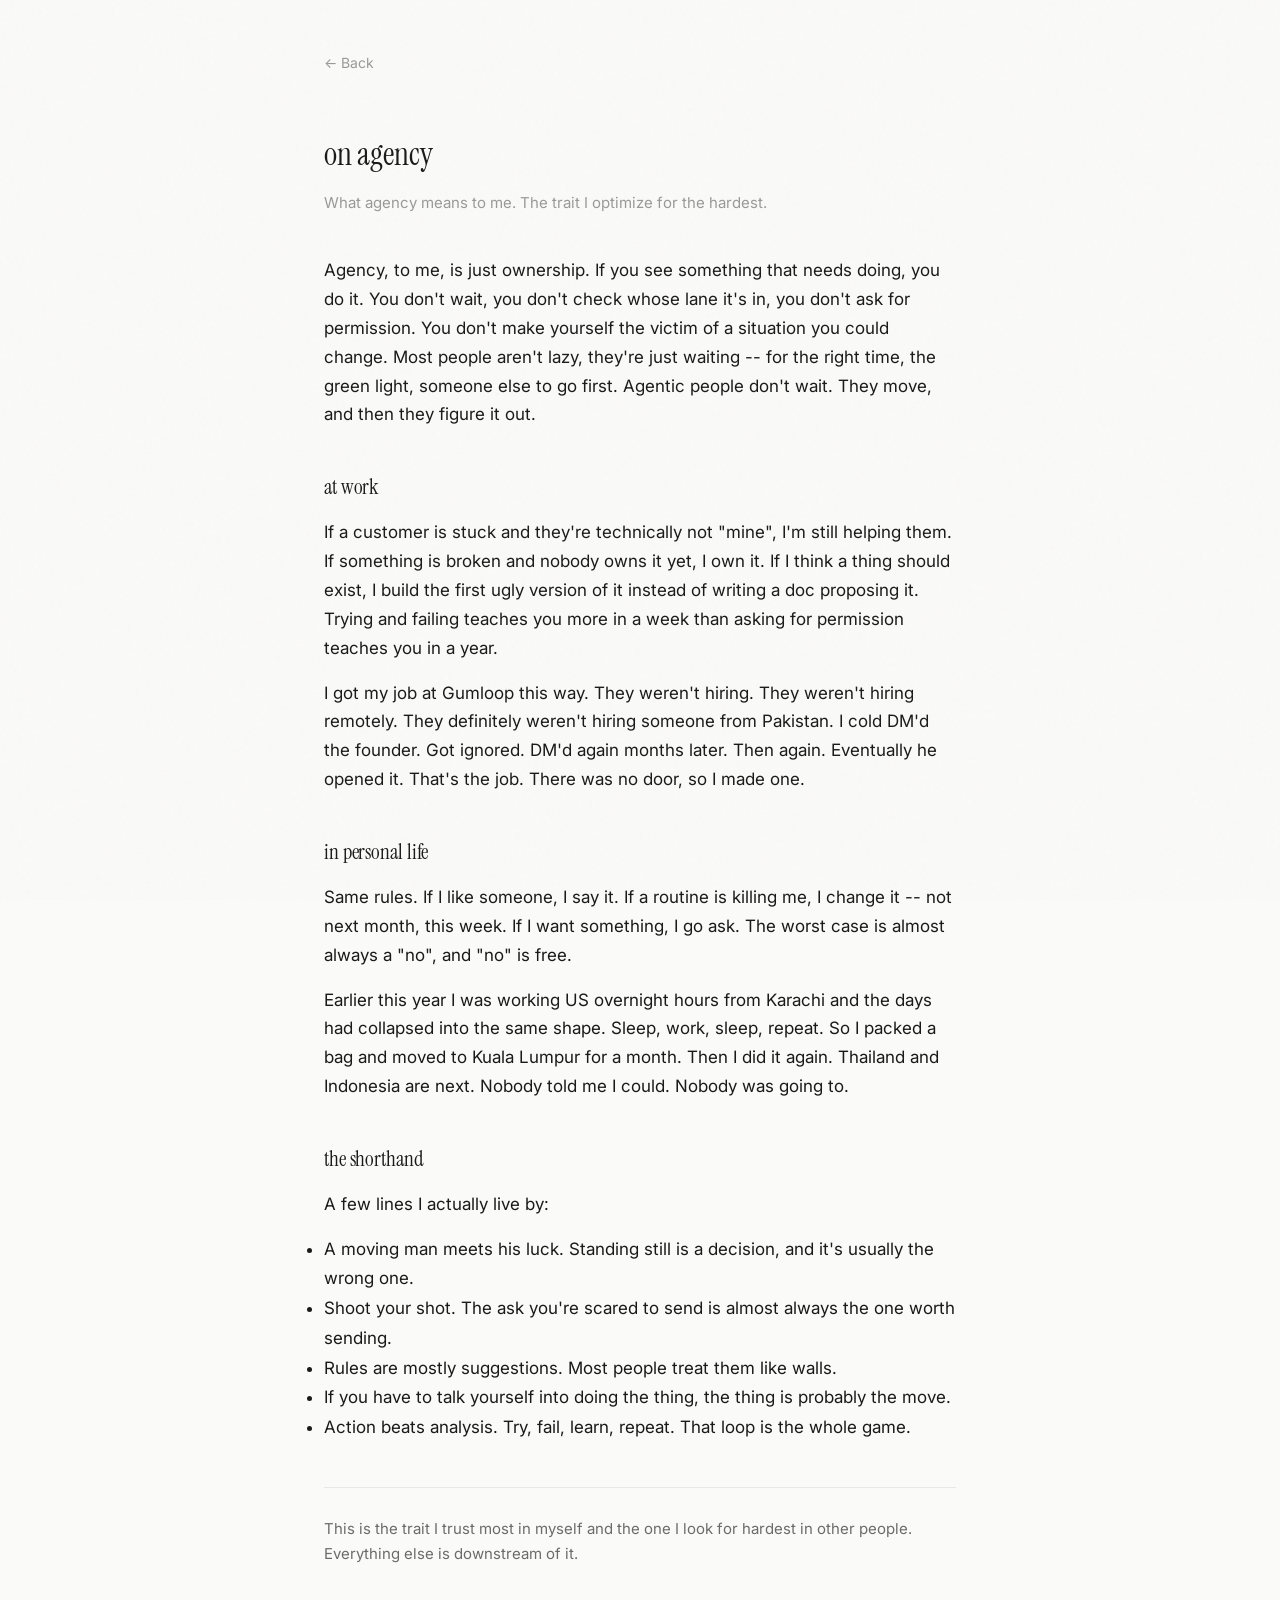
==== commit ab53ae6d: "Update agency.html" ====
--- a/agency.html
+++ b/agency.html
@@ -25,8 +25,6 @@
       <div class="essay-body">
         <p>Agency, to me, is just ownership. If you see something that needs doing, you do it. You don't wait, you don't check whose lane it's in, you don't ask for permission. You don't make yourself the victim of a situation you could change. Most people aren't lazy, they're just waiting -- for the right time, the green light, someone else to go first. Agentic people don't wait. They move, and then they figure it out.</p>
 
-        <p>If you can't take ownership wherever you are, that's not a job problem or a life problem. That's a you problem. Rethink why you're there.</p>
-
         <h2>at work</h2>
         <p>If a customer is stuck and they're technically not "mine", I'm still helping them. If something is broken and nobody owns it yet, I own it. If I think a thing should exist, I build the first ugly version of it instead of writing a doc proposing it. Trying and failing teaches you more in a week than asking for permission teaches you in a year.</p>
 
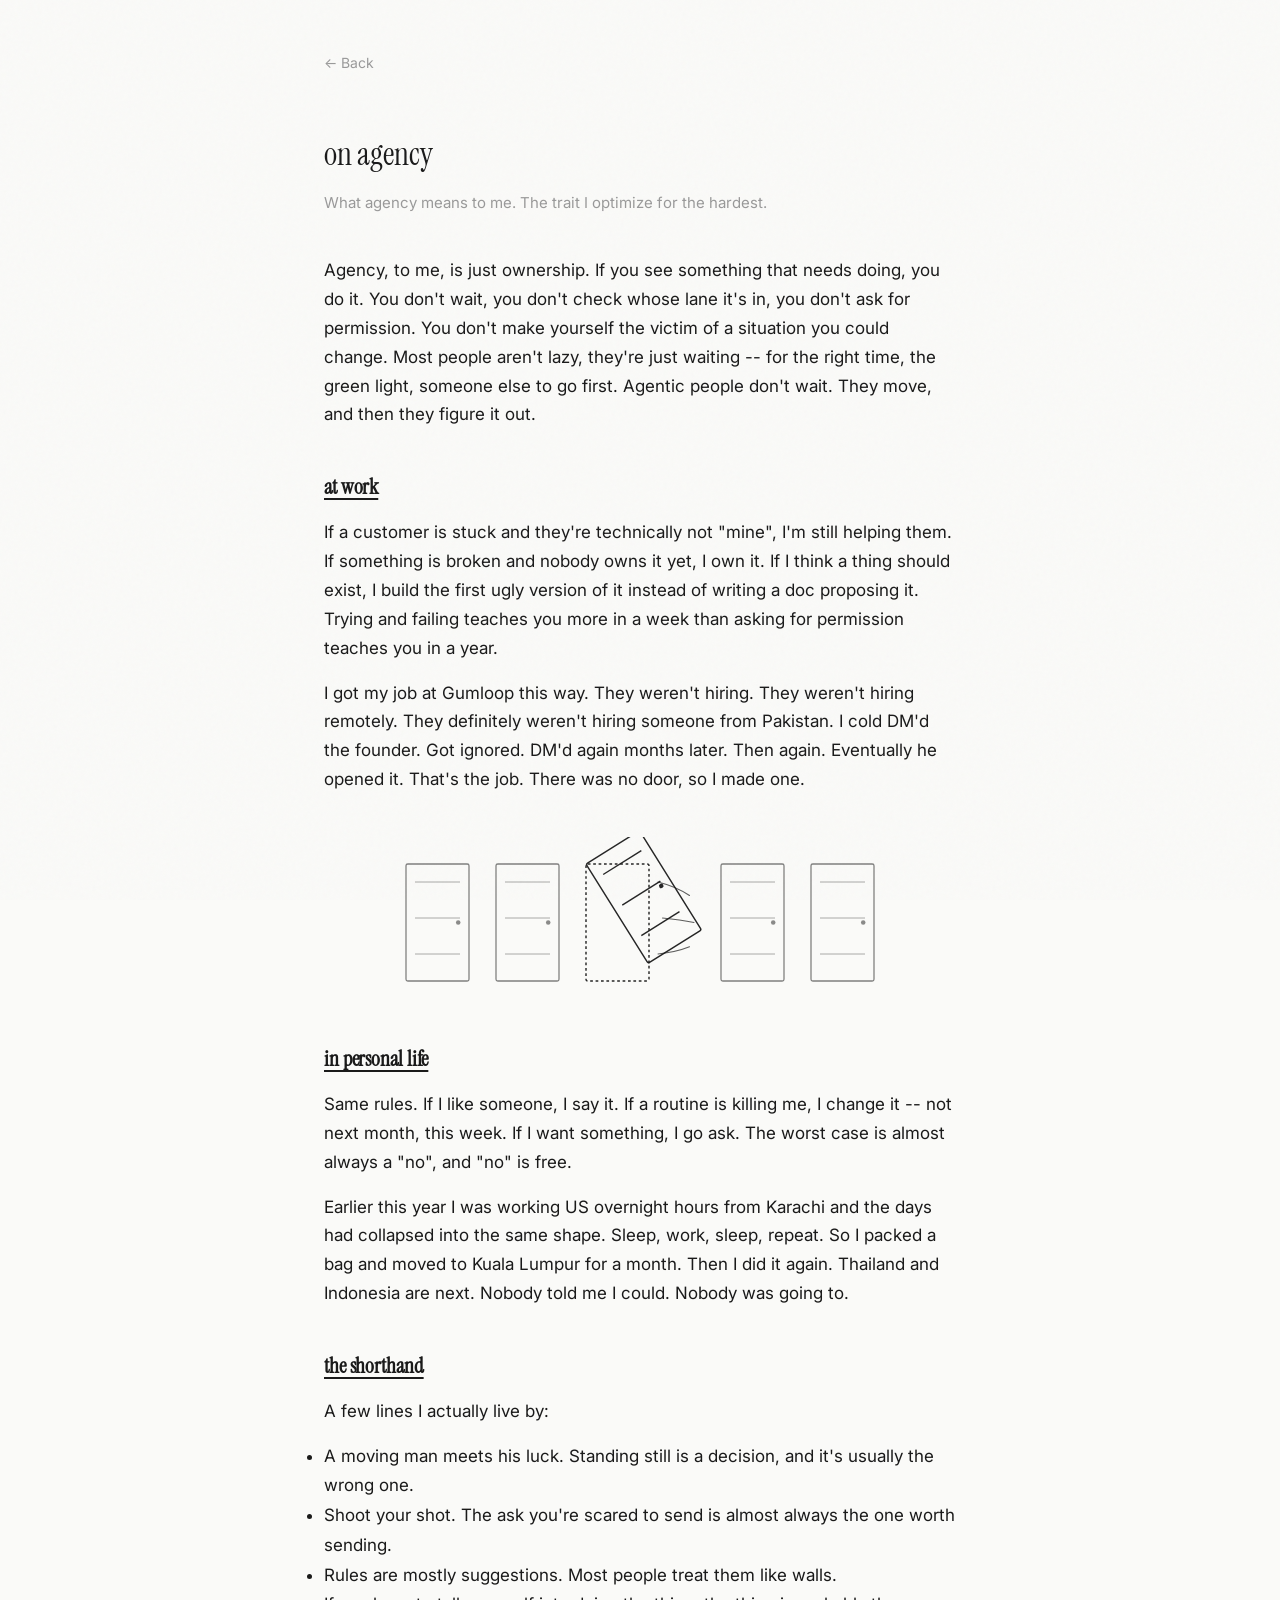
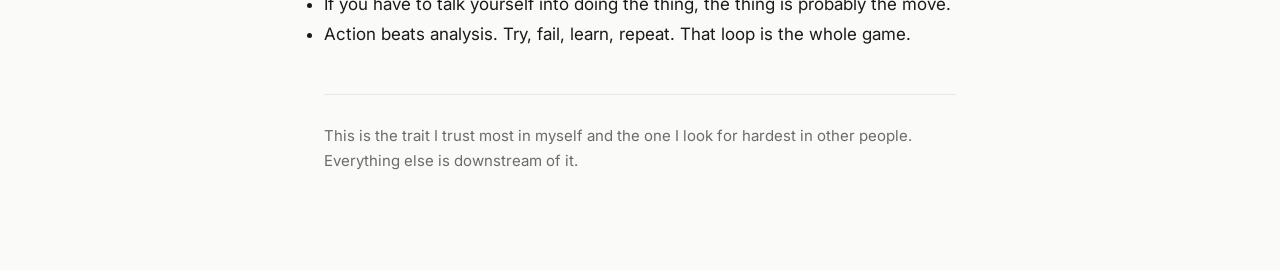
==== commit 5f79b8fc: "Update agency.html" ====
--- a/agency.html
+++ b/agency.html
@@ -12,6 +12,58 @@
   <link rel="preconnect" href="https://fonts.gstatic.com" crossorigin>
   <link href="https://fonts.googleapis.com/css2?family=Instrument+Serif&family=Inter:wght@400;500&display=swap" rel="stylesheet">
   <link rel="stylesheet" href="style.css">
+  <style>
+    .essay-body h2 {
+      font-weight: 700;
+      text-decoration: underline;
+      text-underline-offset: 0.2em;
+    }
+    .agency-doors {
+      margin: 2.5em auto;
+      max-width: 540px;
+    }
+    .agency-doors svg {
+      width: 100%;
+      height: auto;
+      display: block;
+    }
+    .agency-doors .door-closed rect,
+    .agency-doors .door-open rect,
+    .agency-doors .door-frame {
+      fill: none;
+      stroke: currentColor;
+      stroke-width: 1.4;
+      opacity: 0.55;
+    }
+    .agency-doors .door-closed line,
+    .agency-doors .door-open line {
+      stroke: currentColor;
+      stroke-width: 1;
+      opacity: 0.4;
+    }
+    .agency-doors .door-closed circle,
+    .agency-doors .door-open circle {
+      fill: currentColor;
+      opacity: 0.5;
+    }
+    .agency-doors .door-open rect,
+    .agency-doors .door-open line,
+    .agency-doors .door-open circle {
+      opacity: 0.95;
+      stroke-width: 1.6;
+    }
+    .agency-doors .door-frame {
+      opacity: 0.35;
+      stroke-dasharray: 3 3;
+    }
+    .agency-doors .motion-line {
+      fill: none;
+      stroke: currentColor;
+      stroke-width: 1.2;
+      opacity: 0.7;
+      stroke-linecap: round;
+    }
+  </style>
 </head>
 <body>
   <div class="grain"></div>
@@ -29,6 +81,60 @@
         <p>If a customer is stuck and they're technically not "mine", I'm still helping them. If something is broken and nobody owns it yet, I own it. If I think a thing should exist, I build the first ugly version of it instead of writing a doc proposing it. Trying and failing teaches you more in a week than asking for permission teaches you in a year.</p>
 
         <p>I got my job at Gumloop this way. They weren't hiring. They weren't hiring remotely. They definitely weren't hiring someone from Pakistan. I cold DM'd the founder. Got ignored. DM'd again months later. Then again. Eventually he opened it. That's the job. There was no door, so I made one.</p>
+
+        <figure class="agency-doors">
+          <svg viewBox="0 0 600 180" preserveAspectRatio="xMidYMid meet" role="img" aria-label="A row of closed doors with one kicked open at an angle.">
+            <!-- closed door 1 -->
+            <g class="door-closed">
+              <rect x="40" y="30" width="70" height="130" rx="2"/>
+              <circle cx="98" cy="95" r="2.5"/>
+              <line x1="50" y1="50" x2="100" y2="50"/>
+              <line x1="50" y1="90" x2="100" y2="90"/>
+              <line x1="50" y1="130" x2="100" y2="130"/>
+            </g>
+            <!-- closed door 2 -->
+            <g class="door-closed">
+              <rect x="140" y="30" width="70" height="130" rx="2"/>
+              <circle cx="198" cy="95" r="2.5"/>
+              <line x1="150" y1="50" x2="200" y2="50"/>
+              <line x1="150" y1="90" x2="200" y2="90"/>
+              <line x1="150" y1="130" x2="200" y2="130"/>
+            </g>
+            <!-- kicked open door (frame stays, door swings out at angle) -->
+            <g class="door-open">
+              <!-- frame -->
+              <rect x="240" y="30" width="70" height="130" rx="2" class="door-frame"/>
+              <!-- swung door -->
+              <g transform="translate(240 30) rotate(-32)">
+                <rect x="0" y="0" width="70" height="130" rx="2"/>
+                <circle cx="58" cy="65" r="2.5"/>
+                <line x1="10" y1="20" x2="60" y2="20"/>
+                <line x1="10" y1="60" x2="60" y2="60"/>
+                <line x1="10" y1="100" x2="60" y2="100"/>
+              </g>
+              <!-- motion lines -->
+              <path d="M 320 50 Q 340 55 355 65" class="motion-line"/>
+              <path d="M 325 90 Q 345 92 360 95" class="motion-line"/>
+              <path d="M 320 130 Q 340 128 355 122" class="motion-line"/>
+            </g>
+            <!-- closed door 4 -->
+            <g class="door-closed">
+              <rect x="390" y="30" width="70" height="130" rx="2"/>
+              <circle cx="448" cy="95" r="2.5"/>
+              <line x1="400" y1="50" x2="450" y2="50"/>
+              <line x1="400" y1="90" x2="450" y2="90"/>
+              <line x1="400" y1="130" x2="450" y2="130"/>
+            </g>
+            <!-- closed door 5 -->
+            <g class="door-closed">
+              <rect x="490" y="30" width="70" height="130" rx="2"/>
+              <circle cx="548" cy="95" r="2.5"/>
+              <line x1="500" y1="50" x2="550" y2="50"/>
+              <line x1="500" y1="90" x2="550" y2="90"/>
+              <line x1="500" y1="130" x2="550" y2="130"/>
+            </g>
+          </svg>
+        </figure>
 
         <h2>in personal life</h2>
         <p>Same rules. If I like someone, I say it. If a routine is killing me, I change it -- not next month, this week. If I want something, I go ask. The worst case is almost always a "no", and "no" is free.</p>
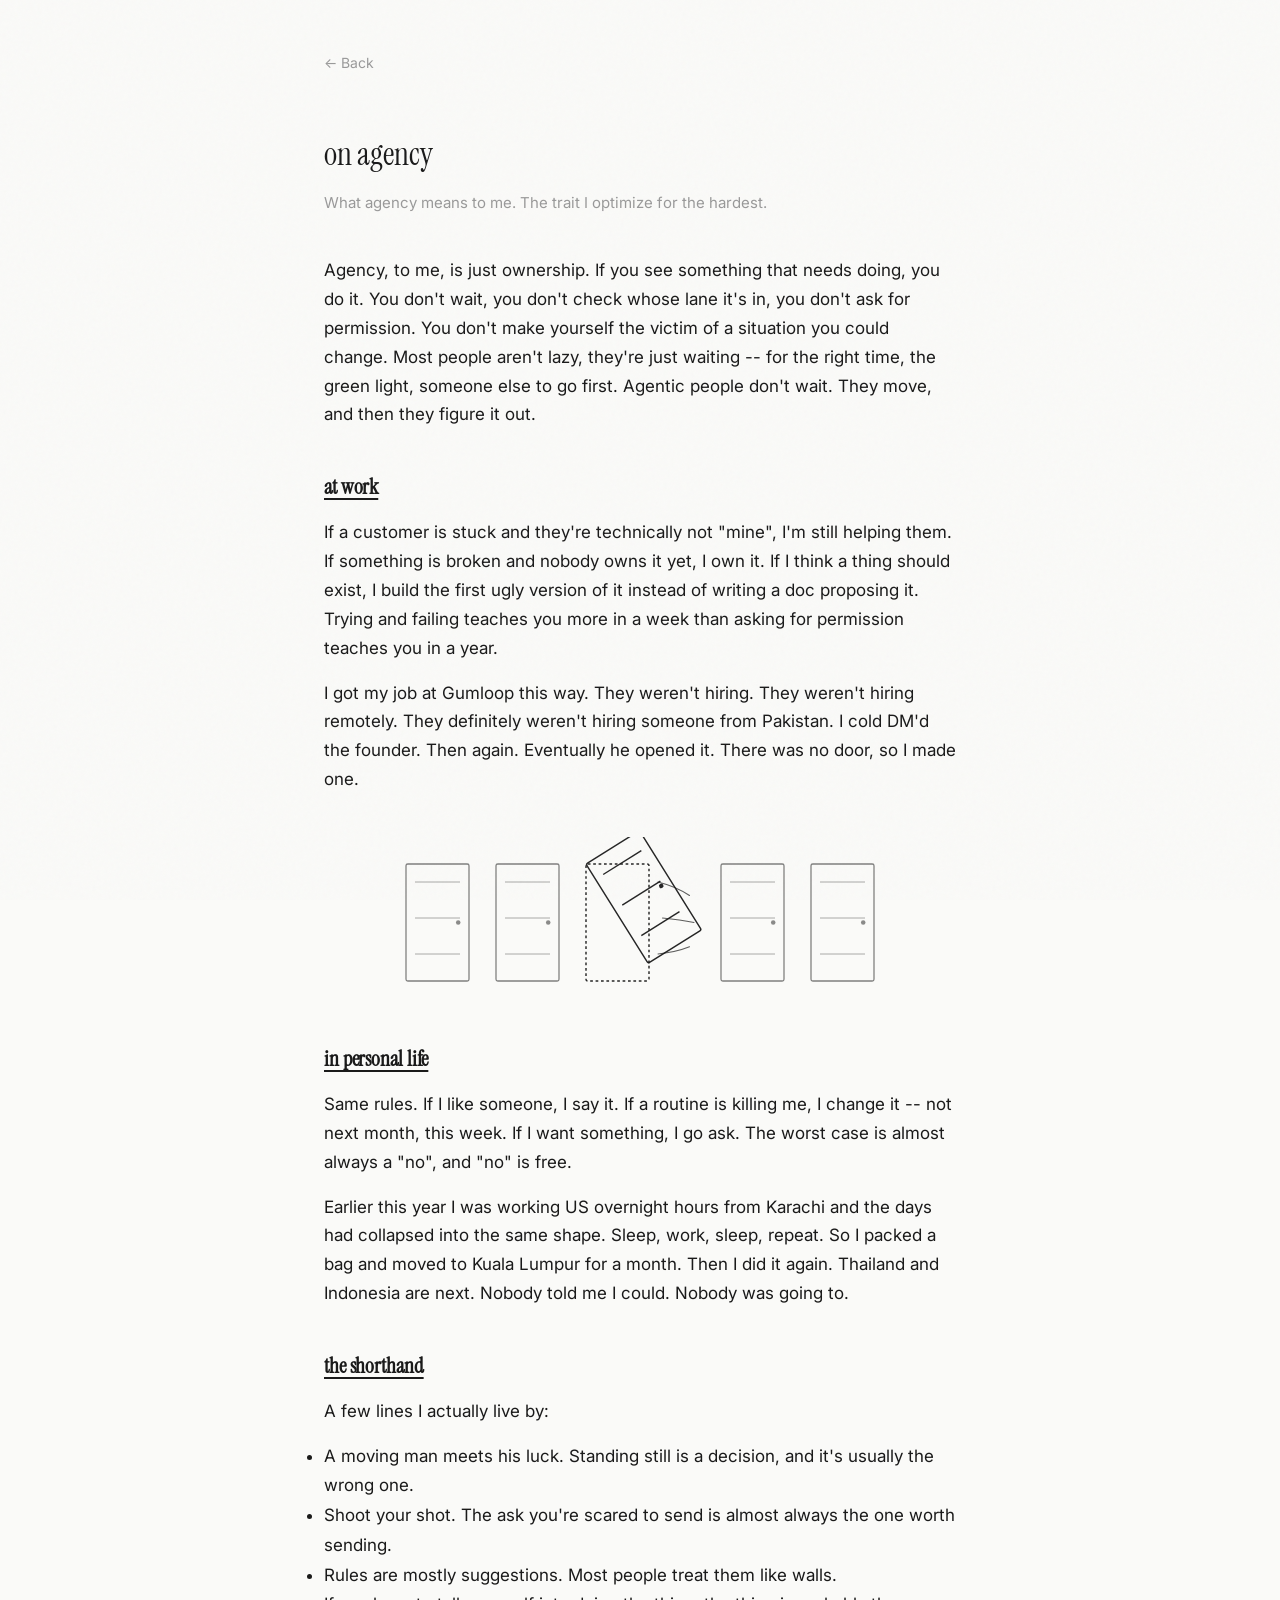
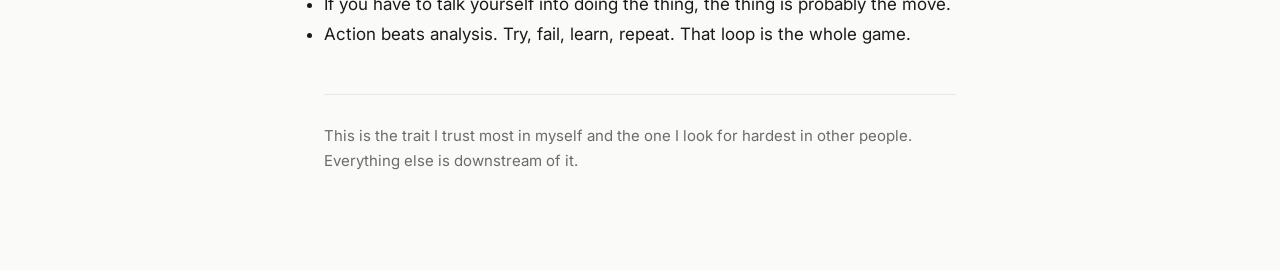
==== commit 901105d5: "Update agency.html" ====
--- a/agency.html
+++ b/agency.html
@@ -80,7 +80,7 @@
         <h2>at work</h2>
         <p>If a customer is stuck and they're technically not "mine", I'm still helping them. If something is broken and nobody owns it yet, I own it. If I think a thing should exist, I build the first ugly version of it instead of writing a doc proposing it. Trying and failing teaches you more in a week than asking for permission teaches you in a year.</p>
 
-        <p>I got my job at Gumloop this way. They weren't hiring. They weren't hiring remotely. They definitely weren't hiring someone from Pakistan. I cold DM'd the founder. Got ignored. DM'd again months later. Then again. Eventually he opened it. That's the job. There was no door, so I made one.</p>
+        <p>I got my job at Gumloop this way. They weren't hiring. They weren't hiring remotely. They definitely weren't hiring someone from Pakistan. I cold DM'd the founder. Then again. Eventually he opened it. There was no door, so I made one.</p>
 
         <figure class="agency-doors">
           <svg viewBox="0 0 600 180" preserveAspectRatio="xMidYMid meet" role="img" aria-label="A row of closed doors with one kicked open at an angle.">
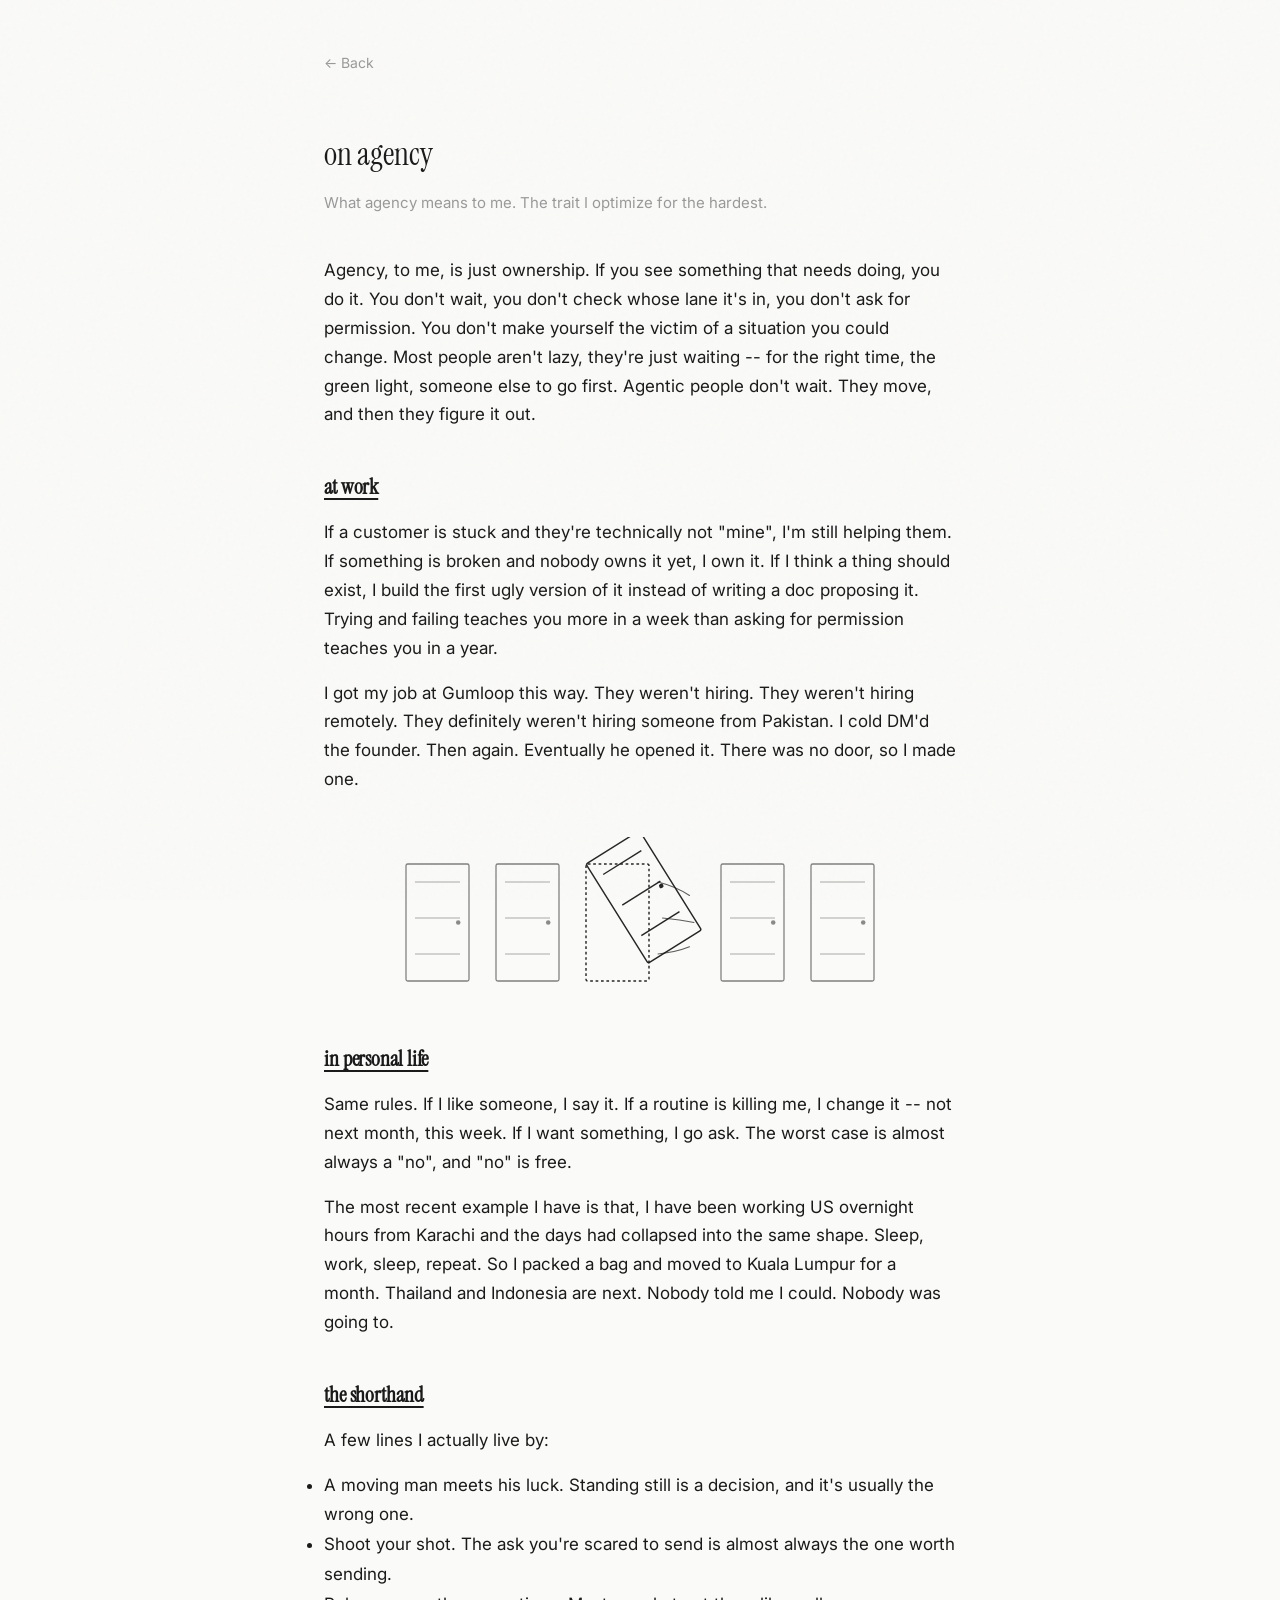
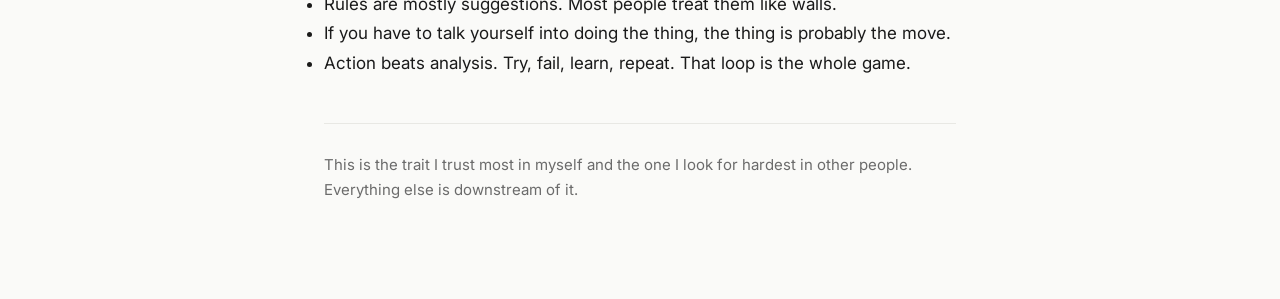
==== commit 4eba076a: "Update agency.html" ====
--- a/agency.html
+++ b/agency.html
@@ -139,7 +139,7 @@
         <h2>in personal life</h2>
         <p>Same rules. If I like someone, I say it. If a routine is killing me, I change it -- not next month, this week. If I want something, I go ask. The worst case is almost always a "no", and "no" is free.</p>
 
-        <p>Earlier this year I was working US overnight hours from Karachi and the days had collapsed into the same shape. Sleep, work, sleep, repeat. So I packed a bag and moved to Kuala Lumpur for a month. Then I did it again. Thailand and Indonesia are next. Nobody told me I could. Nobody was going to.</p>
+        <p>The most recent example I have is that, I have been working US overnight hours from Karachi and the days had collapsed into the same shape. Sleep, work, sleep, repeat. So I packed a bag and moved to Kuala Lumpur for a month. Thailand and Indonesia are next. Nobody told me I could. Nobody was going to.</p>
 
         <h2>the shorthand</h2>
         <p>A few lines I actually live by:</p>
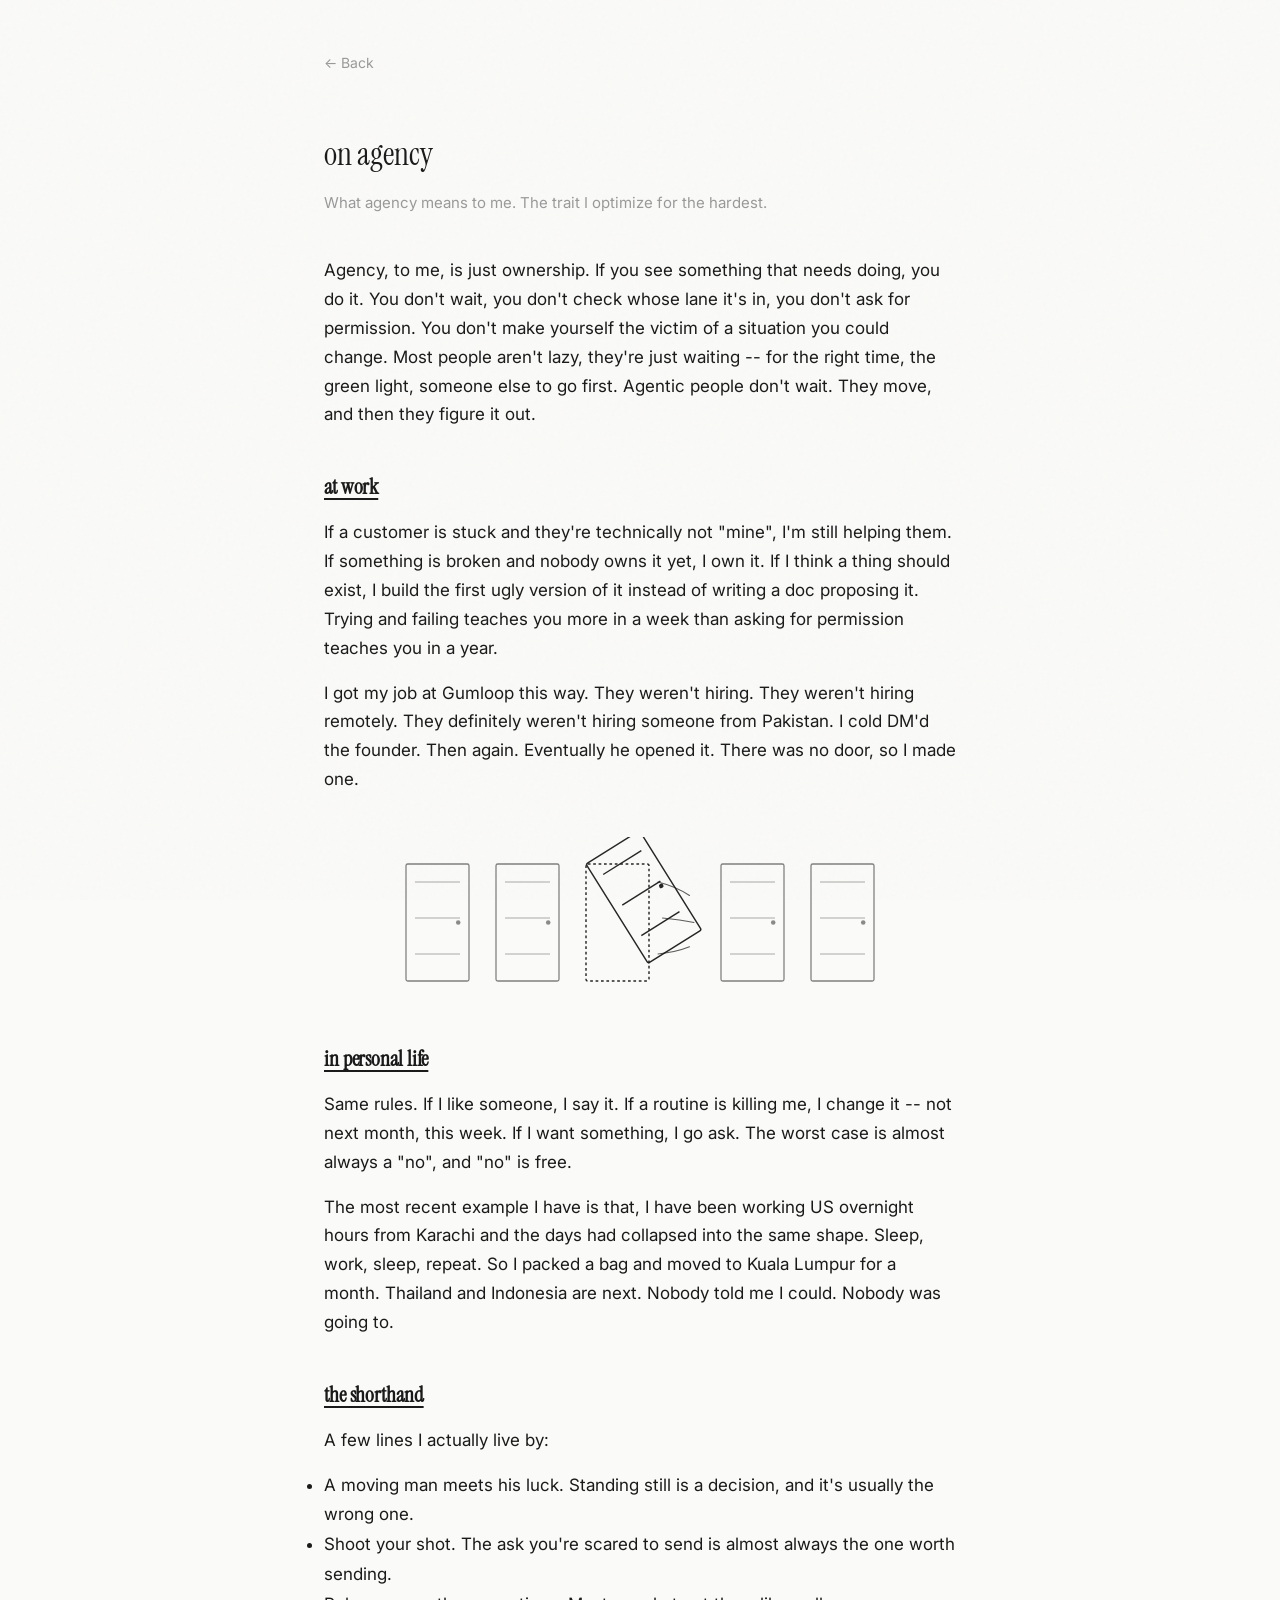
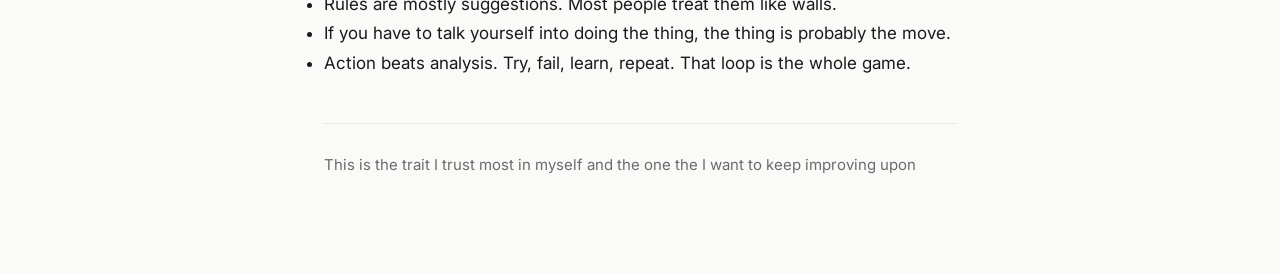
==== commit cbba385e: "Update agency.html" ====
--- a/agency.html
+++ b/agency.html
@@ -151,7 +151,7 @@
           <li>Action beats analysis. Try, fail, learn, repeat. That loop is the whole game.</li>
         </ul>
 
-        <p class="essay-coda">This is the trait I trust most in myself and the one I look for hardest in other people. Everything else is downstream of it.</p>
+        <p class="essay-coda">This is the trait I trust most in myself and the one the I want to keep improving upon</p>
       </div>
     </section>
   </main>
